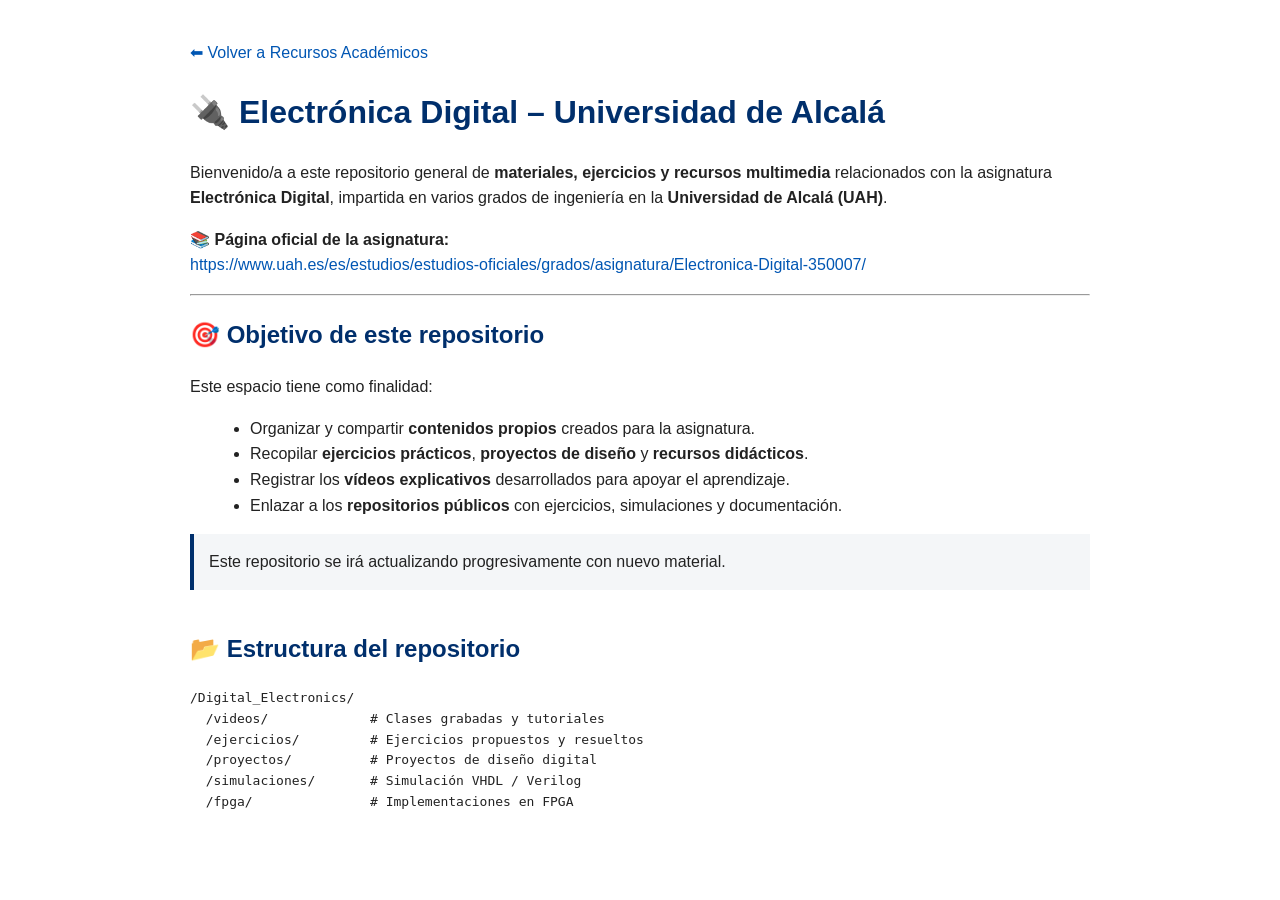
==== Digital_Electronics/index.html @ 3f11c288 "Create index.html" ====
<!doctype html>
<html lang="es">
<head>
  <meta charset="utf-8">
  <title>Electrónica Digital – Universidad de Alcalá</title>

  <style>
    body {
      font-family: Arial, Helvetica, sans-serif;
      max-width: 900px;
      margin: 40px auto;
      line-height: 1.6;
      color: #222;
    }

    h1, h2, h3 {
      color: #002f6c;
    }

    a {
      color: #0056b3;
      text-decoration: none;
    }

    a:hover {
      text-decoration: underline;
    }

    ul {
      margin-left: 20px;
    }

    .section {
      margin-bottom: 40px;
    }

    .box {
      background: #f4f6f8;
      padding: 15px;
      border-left: 4px solid #002f6c;
    }
  </style>
</head>

<body>

<p><a href="../">⬅ Volver a Recursos Académicos</a></p>

<h1>🔌 Electrónica Digital – Universidad de Alcalá</h1>

<p>
Bienvenido/a a este repositorio general de <strong>materiales, ejercicios y recursos multimedia</strong>
relacionados con la asignatura <strong>Electrónica Digital</strong>, impartida en varios grados de
ingeniería en la <strong>Universidad de Alcalá (UAH)</strong>.
</p>

<p>
📚 <strong>Página oficial de la asignatura:</strong><br>
<a href="https://www.uah.es/es/estudios/estudios-oficiales/grados/asignatura/Electronica-Digital-350007/"
   target="_blank">
https://www.uah.es/es/estudios/estudios-oficiales/grados/asignatura/Electronica-Digital-350007/
</a>
</p>

<hr>

<div class="section">
  <h2>🎯 Objetivo de este repositorio</h2>

  <p>Este espacio tiene como finalidad:</p>

  <ul>
    <li>Organizar y compartir <strong>contenidos propios</strong> creados para la asignatura.</li>
    <li>Recopilar <strong>ejercicios prácticos</strong>, <strong>proyectos de diseño</strong> y
        <strong>recursos didácticos</strong>.</li>
    <li>Registrar los <strong>vídeos explicativos</strong> desarrollados para apoyar el aprendizaje.</li>
    <li>Enlazar a los <strong>repositorios públicos</strong> con ejercicios, simulaciones y documentación.</li>
  </ul>

  <div class="box">
    Este repositorio se irá actualizando progresivamente con nuevo material.
  </div>
</div>

<div class="section">
  <h2>📂 Estructura del repositorio</h2>

  <pre>
/Digital_Electronics/
  /videos/             # Clases grabadas y tutoriales
  /ejercicios/         # Ejercicios propuestos y resueltos
  /proyectos/          # Proyectos de diseño digital
  /simulaciones/       # Simulación VHDL / Verilog
  /fpga/               # Implementaciones en FPGA
  </pre>
</div>

</body>
</html>
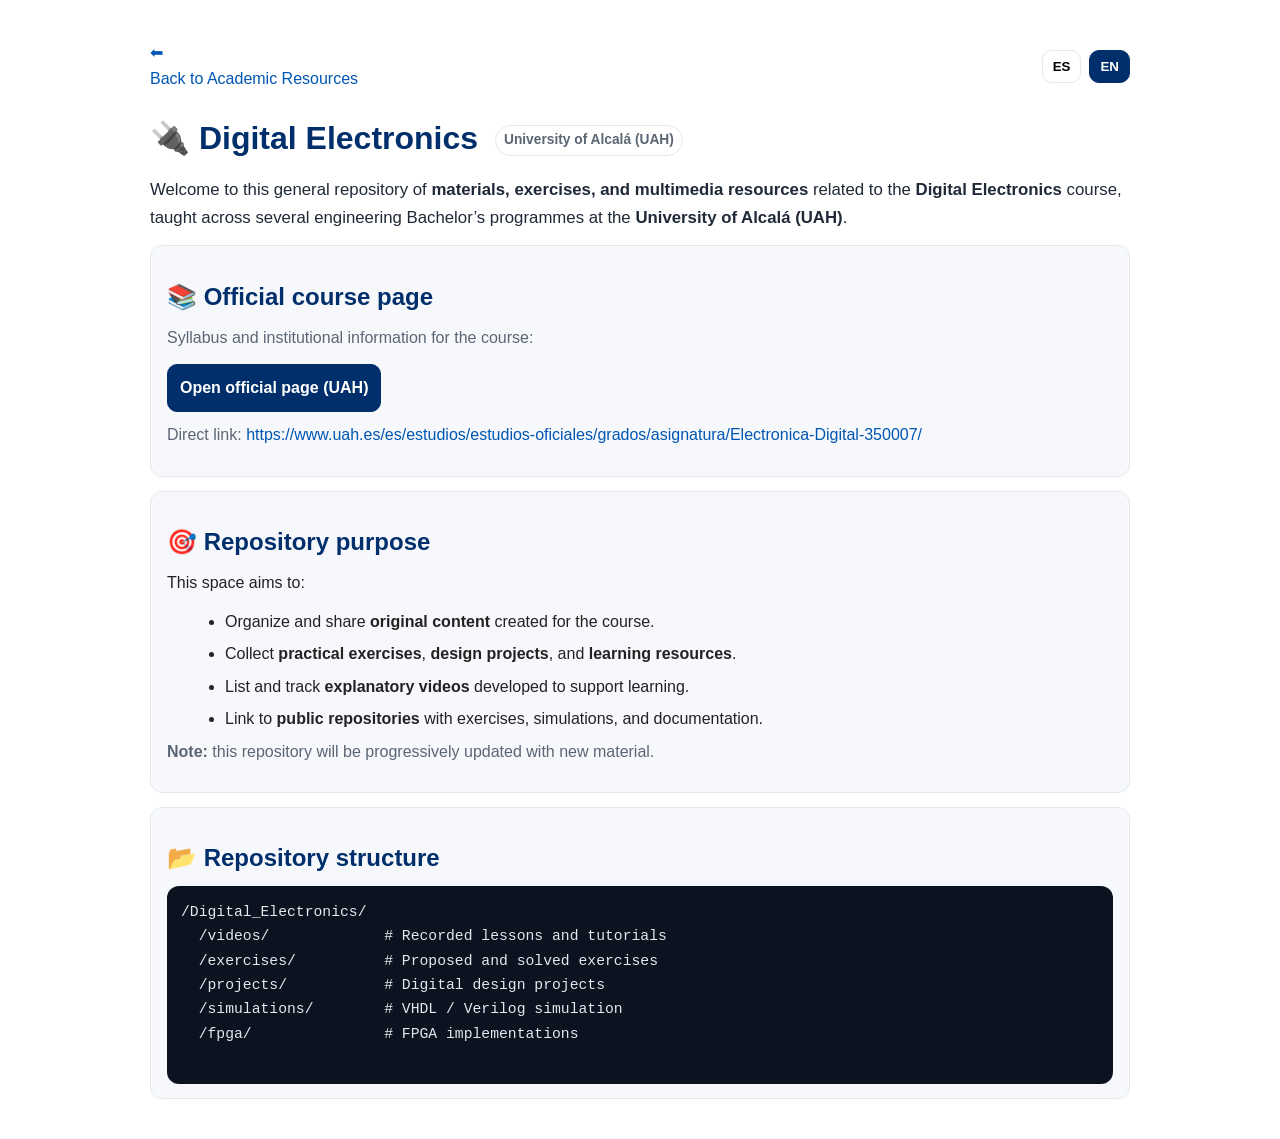
==== commit e8de3dcc: "Update index.html" ====
--- a/Digital_Electronics/index.html
+++ b/Digital_Electronics/index.html
@@ -2,98 +2,276 @@
 <html lang="es">
 <head>
   <meta charset="utf-8">
-  <title>Electrónica Digital – Universidad de Alcalá</title>
+  <meta name="viewport" content="width=device-width, initial-scale=1">
+  <title>Electrónica Digital – Universidad de Alcalá (UAH)</title>
 
   <style>
-    body {
+    :root{
+      --uah-blue:#002f6c;
+      --link:#0056b3;
+      --bg:#ffffff;
+      --muted:#5b6675;
+      --card:#f6f8fb;
+      --border:#e3e8ef;
+    }
+    body{
       font-family: Arial, Helvetica, sans-serif;
-      max-width: 900px;
+      max-width: 980px;
       margin: 40px auto;
-      line-height: 1.6;
+      padding: 0 18px;
+      line-height: 1.65;
       color: #222;
-    }
-
-    h1, h2, h3 {
-      color: #002f6c;
-    }
-
-    a {
-      color: #0056b3;
-      text-decoration: none;
-    }
-
-    a:hover {
-      text-decoration: underline;
-    }
-
-    ul {
-      margin-left: 20px;
-    }
-
-    .section {
-      margin-bottom: 40px;
-    }
-
-    .box {
-      background: #f4f6f8;
-      padding: 15px;
-      border-left: 4px solid #002f6c;
-    }
+      background: var(--bg);
+    }
+    h1,h2{ color: var(--uah-blue); margin: 0.6em 0 0.35em; }
+    h3{
+      color: var(--uah-blue);
+      margin: 0.6em 0 0.35em;
+      font-size: 1.45rem;
+      line-height: 1.25;
+    }
+    p{ margin: 0.35em 0 0.8em; }
+    a{ color: var(--link); text-decoration: none; }
+    a:hover{ text-decoration: underline; }
+    hr{ border:0; border-top:1px solid var(--border); margin: 26px 0; }
+
+    .lead{ font-size: 1.05rem; color:#1f2937; }
+    .muted{ color: var(--muted); }
+
+    .card{
+      background: var(--card);
+      border: 1px solid var(--border);
+      border-radius: 12px;
+      padding: 16px 16px 14px;
+      margin: 14px 0;
+    }
+    .btnrow{ display:flex; flex-wrap:wrap; gap:10px; margin-top: 10px; }
+    .btn{
+      display:inline-block;
+      padding: 10px 12px;
+      border-radius: 10px;
+      border: 1px solid var(--border);
+      background:#fff;
+      font-weight: 600;
+    }
+    .btn.primary{
+      background: var(--uah-blue);
+      border-color: var(--uah-blue);
+      color:#fff;
+    }
+    .btn.primary:hover{ text-decoration:none; opacity:0.95; }
+    .btn:hover{ text-decoration:none; background:#ffffff; }
+
+    ul{ margin: 8px 0 0 18px; }
+    li{ margin: 6px 0; }
+
+    pre{
+      background: #0b1220;
+      color: #e5e7eb;
+      padding: 14px;
+      border-radius: 12px;
+      overflow-x: auto;
+      font-size: 0.92rem;
+      margin: 0;
+    }
+
+    .tag{
+      display:inline-block;
+      font-size: 0.86rem;
+      padding: 3px 8px;
+      border-radius: 999px;
+      border: 1px solid var(--border);
+      background:#fff;
+      color: var(--muted);
+      margin-left: 8px;
+      vertical-align: middle;
+    }
+
+    /* Idiomas */
+    .topbar{
+      display:flex;
+      justify-content: space-between;
+      align-items: center;
+      gap: 12px;
+      margin-bottom: 14px;
+      flex-wrap: wrap;
+    }
+    .langbar{
+      display:flex;
+      gap: 8px;
+    }
+    .langbtn{
+      cursor:pointer;
+      padding: 8px 10px;
+      border-radius: 10px;
+      border: 1px solid var(--border);
+      background:#fff;
+      font-weight: 700;
+    }
+    .langbtn.active{
+      background: var(--uah-blue);
+      color:#fff;
+      border-color: var(--uah-blue);
+    }
+    [data-lang]{ display:none; }
+    [data-lang].active{ display:block; }
   </style>
 </head>
 
 <body>
 
-<p><a href="../">⬅ Volver a Recursos Académicos</a></p>
-
-<h1>🔌 Electrónica Digital – Universidad de Alcalá</h1>
-
-<p>
-Bienvenido/a a este repositorio general de <strong>materiales, ejercicios y recursos multimedia</strong>
-relacionados con la asignatura <strong>Electrónica Digital</strong>, impartida en varios grados de
-ingeniería en la <strong>Universidad de Alcalá (UAH)</strong>.
-</p>
-
-<p>
-📚 <strong>Página oficial de la asignatura:</strong><br>
-<a href="https://www.uah.es/es/estudios/estudios-oficiales/grados/asignatura/Electronica-Digital-350007/"
-   target="_blank">
-https://www.uah.es/es/estudios/estudios-oficiales/grados/asignatura/Electronica-Digital-350007/
-</a>
-</p>
-
-<hr>
-
-<div class="section">
-  <h2>🎯 Objetivo de este repositorio</h2>
-
-  <p>Este espacio tiene como finalidad:</p>
-
-  <ul>
-    <li>Organizar y compartir <strong>contenidos propios</strong> creados para la asignatura.</li>
-    <li>Recopilar <strong>ejercicios prácticos</strong>, <strong>proyectos de diseño</strong> y
-        <strong>recursos didácticos</strong>.</li>
-    <li>Registrar los <strong>vídeos explicativos</strong> desarrollados para apoyar el aprendizaje.</li>
-    <li>Enlazar a los <strong>repositorios públicos</strong> con ejercicios, simulaciones y documentación.</li>
-  </ul>
-
-  <div class="box">
-    Este repositorio se irá actualizando progresivamente con nuevo material.
+  <div class="topbar">
+    <!-- Back link -->
+    <div>
+      <a href="../">⬅ <span data-lang="es" class="active">Volver a Recursos Académicos</span><span data-lang="en">Back to Academic Resources</span></a>
+    </div>
+
+    <!-- Selector de idioma -->
+    <div class="langbar" aria-label="Language selector">
+      <button class="langbtn active" id="btn-es" type="button">ES</button>
+      <button class="langbtn" id="btn-en" type="button">EN</button>
+    </div>
   </div>
-</div>
-
-<div class="section">
-  <h2>📂 Estructura del repositorio</h2>
-
-  <pre>
+
+  <!-- ======================= -->
+  <!-- ====== ESPAÑOL ========= -->
+  <!-- ======================= -->
+  <div data-lang="es" class="active">
+    <h1>🔌 Electrónica Digital <span class="tag">Universidad de Alcalá (UAH)</span></h1>
+
+    <p class="lead">
+      Bienvenido/a a este repositorio general de <strong>materiales, ejercicios y recursos multimedia</strong>
+      relacionados con la asignatura <strong>Electrónica Digital</strong>, impartida en varios grados de
+      ingeniería en la <strong>Universidad de Alcalá (UAH)</strong>.
+    </p>
+
+    <div class="card">
+      <h2>📚 Página oficial de la asignatura</h2>
+      <p class="muted">Consulta la guía docente y la información institucional de la asignatura:</p>
+      <div class="btnrow">
+        <a class="btn primary"
+           href="https://www.uah.es/es/estudios/estudios-oficiales/grados/asignatura/Electronica-Digital-350007/"
+           target="_blank" rel="noopener">
+          Abrir página oficial (UAH)
+        </a>
+      </div>
+      <p class="muted" style="margin-top:10px;">
+        Enlace directo:
+        <a href="https://www.uah.es/es/estudios/estudios-oficiales/grados/asignatura/Electronica-Digital-350007/"
+           target="_blank" rel="noopener">
+          https://www.uah.es/es/estudios/estudios-oficiales/grados/asignatura/Electronica-Digital-350007/
+        </a>
+      </p>
+    </div>
+
+    <div class="card">
+      <h2>🎯 Objetivo de este repositorio</h2>
+      <p>Este espacio tiene como finalidad:</p>
+      <ul>
+        <li>Organizar y compartir <strong>contenidos propios</strong> creados para la asignatura.</li>
+        <li>Recopilar <strong>ejercicios prácticos</strong>, <strong>proyectos de diseño</strong> y <strong>recursos didácticos</strong>.</li>
+        <li>Registrar los <strong>vídeos explicativos</strong> desarrollados para apoyar el aprendizaje.</li>
+        <li>Enlazar a <strong>repositorios públicos</strong> con ejercicios, simulaciones y documentación.</li>
+      </ul>
+      <p class="muted"><strong>Nota:</strong> este repositorio se irá actualizando progresivamente con nuevo material.</p>
+    </div>
+
+    <div class="card">
+      <h2>📂 Estructura del repositorio</h2>
+      <pre>
 /Digital_Electronics/
   /videos/             # Clases grabadas y tutoriales
   /ejercicios/         # Ejercicios propuestos y resueltos
   /proyectos/          # Proyectos de diseño digital
   /simulaciones/       # Simulación VHDL / Verilog
   /fpga/               # Implementaciones en FPGA
-  </pre>
-</div>
+      </pre>
+    </div>
+  </div>
+
+  <!-- ======================= -->
+  <!-- ======= ENGLISH ======== -->
+  <!-- ======================= -->
+  <div data-lang="en">
+    <h1>🔌 Digital Electronics <span class="tag">University of Alcalá (UAH)</span></h1>
+
+    <p class="lead">
+      Welcome to this general repository of <strong>materials, exercises, and multimedia resources</strong>
+      related to the <strong>Digital Electronics</strong> course, taught across several engineering Bachelor’s
+      programmes at the <strong>University of Alcalá (UAH)</strong>.
+    </p>
+
+    <div class="card">
+      <h2>📚 Official course page</h2>
+      <p class="muted">Syllabus and institutional information for the course:</p>
+      <div class="btnrow">
+        <a class="btn primary"
+           href="https://www.uah.es/es/estudios/estudios-oficiales/grados/asignatura/Electronica-Digital-350007/"
+           target="_blank" rel="noopener">
+          Open official page (UAH)
+        </a>
+      </div>
+      <p class="muted" style="margin-top:10px;">
+        Direct link:
+        <a href="https://www.uah.es/es/estudios/estudios-oficiales/grados/asignatura/Electronica-Digital-350007/"
+           target="_blank" rel="noopener">
+          https://www.uah.es/es/estudios/estudios-oficiales/grados/asignatura/Electronica-Digital-350007/
+        </a>
+      </p>
+    </div>
+
+    <div class="card">
+      <h2>🎯 Repository purpose</h2>
+      <p>This space aims to:</p>
+      <ul>
+        <li>Organize and share <strong>original content</strong> created for the course.</li>
+        <li>Collect <strong>practical exercises</strong>, <strong>design projects</strong>, and <strong>learning resources</strong>.</li>
+        <li>List and track <strong>explanatory videos</strong> developed to support learning.</li>
+        <li>Link to <strong>public repositories</strong> with exercises, simulations, and documentation.</li>
+      </ul>
+      <p class="muted"><strong>Note:</strong> this repository will be progressively updated with new material.</p>
+    </div>
+
+    <div class="card">
+      <h2>📂 Repository structure</h2>
+      <pre>
+/Digital_Electronics/
+  /videos/             # Recorded lessons and tutorials
+  /exercises/          # Proposed and solved exercises
+  /projects/           # Digital design projects
+  /simulations/        # VHDL / Verilog simulation
+  /fpga/               # FPGA implementations
+      </pre>
+    </div>
+  </div>
+
+  <script>
+    const btnES = document.getElementById('btn-es');
+    const btnEN = document.getElementById('btn-en');
+    const blocks = document.querySelectorAll('[data-lang]');
+
+    function setLang(lang){
+      blocks.forEach(b => b.classList.toggle('active', b.getAttribute('data-lang') === lang));
+      btnES.classList.toggle('active', lang === 'es');
+      btnEN.classList.toggle('active', lang === 'en');
+      document.documentElement.lang = lang;
+
+      try { localStorage.setItem('lang', lang); } catch(e){}
+    }
+
+    btnES.addEventListener('click', () => setLang('es'));
+    btnEN.addEventListener('click', () => setLang('en'));
+
+    (function init(){
+      let lang = 'es';
+      try {
+        const saved = localStorage.getItem('lang');
+        if(saved === 'es' || saved === 'en') lang = saved;
+        else lang = (navigator.language || '').toLowerCase().startsWith('en') ? 'en' : 'es';
+      } catch(e){}
+      setLang(lang);
+    })();
+  </script>
 
 </body>
 </html>
